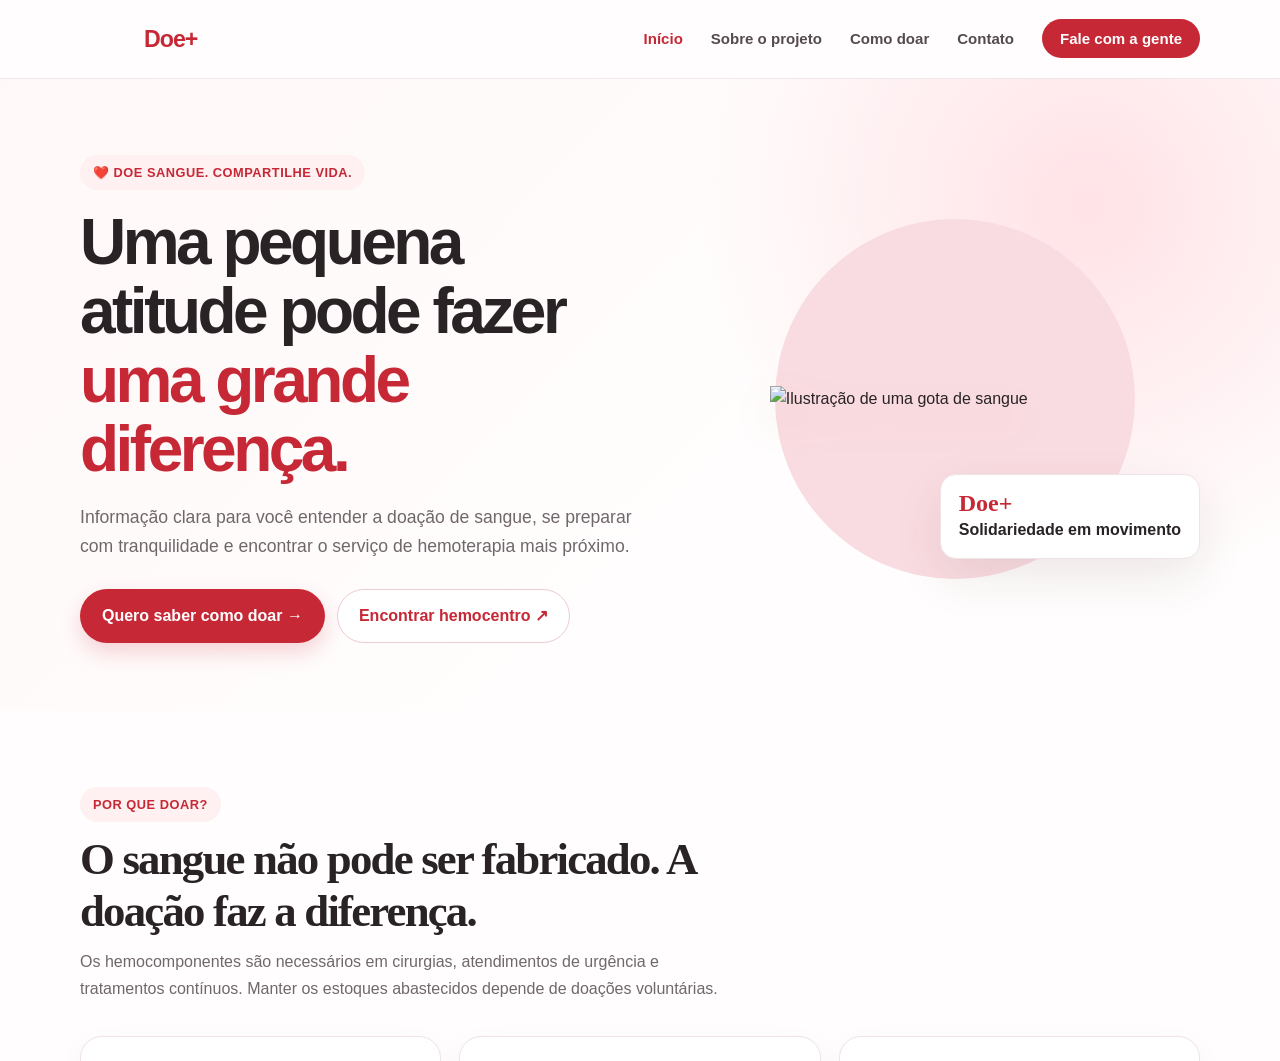
==== index.html @ 8d4a53b3 "update after years" ====
<!doctype html>
<html lang="pt-BR"><head><meta charset="utf-8"><meta name="viewport" content="width=device-width, initial-scale=1"><meta http-equiv="refresh" content="0; url=codigo/home/home.html"><title>Doe+</title></head><body><p>Redirecionando para o <a href="codigo/home/home.html">Doe+</a>…</p></body></html>
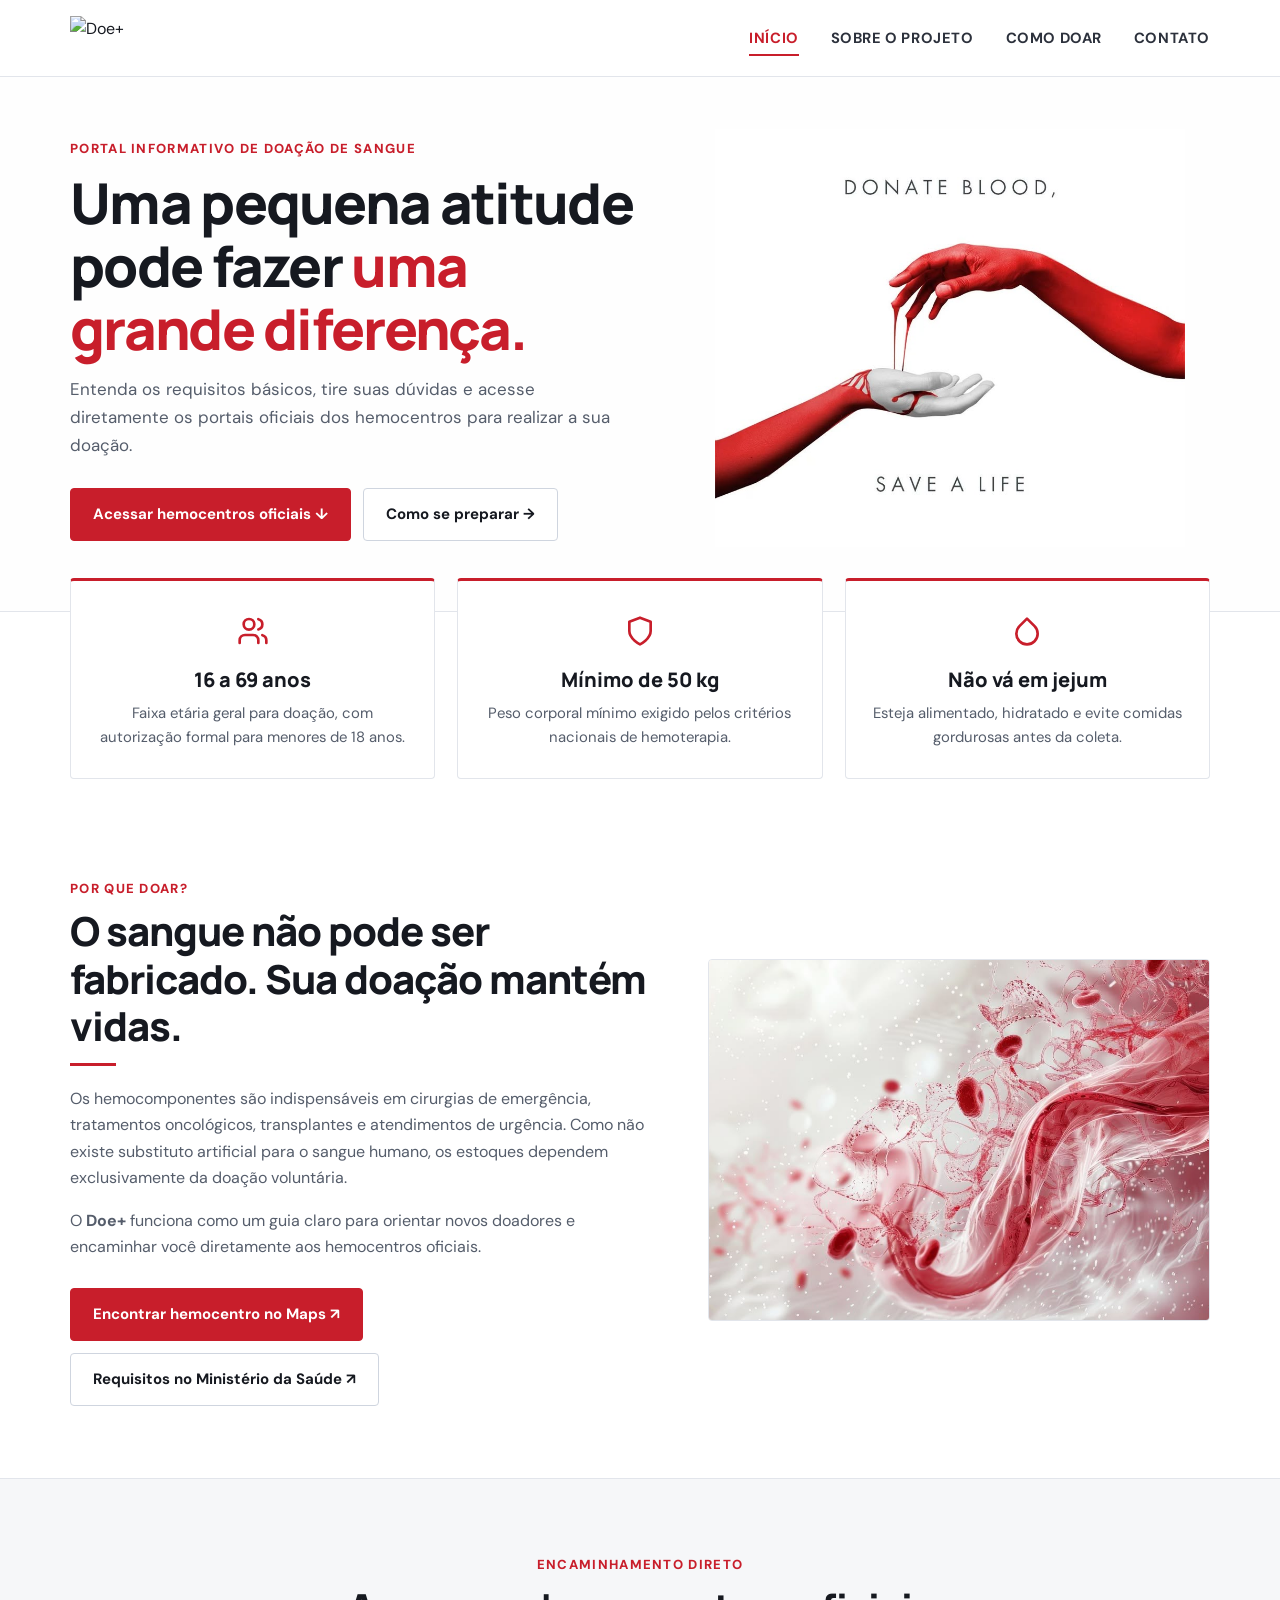
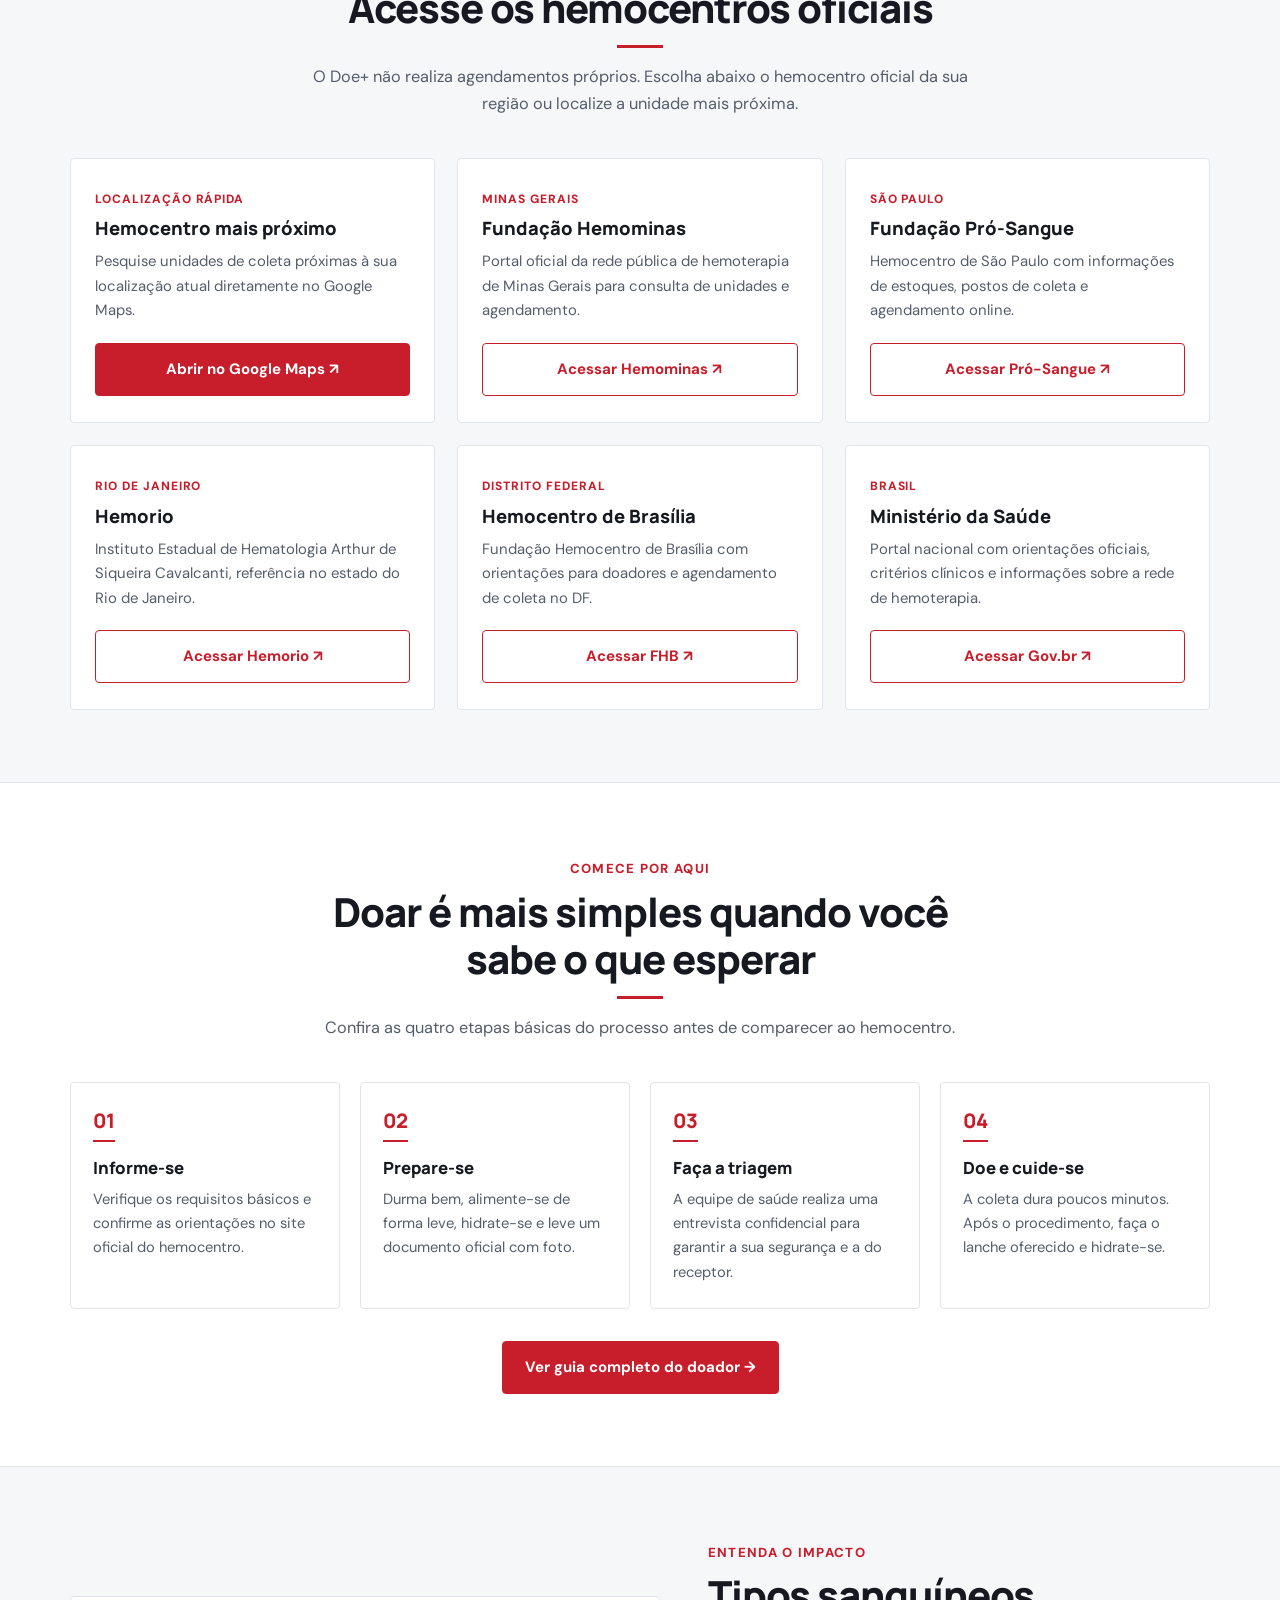
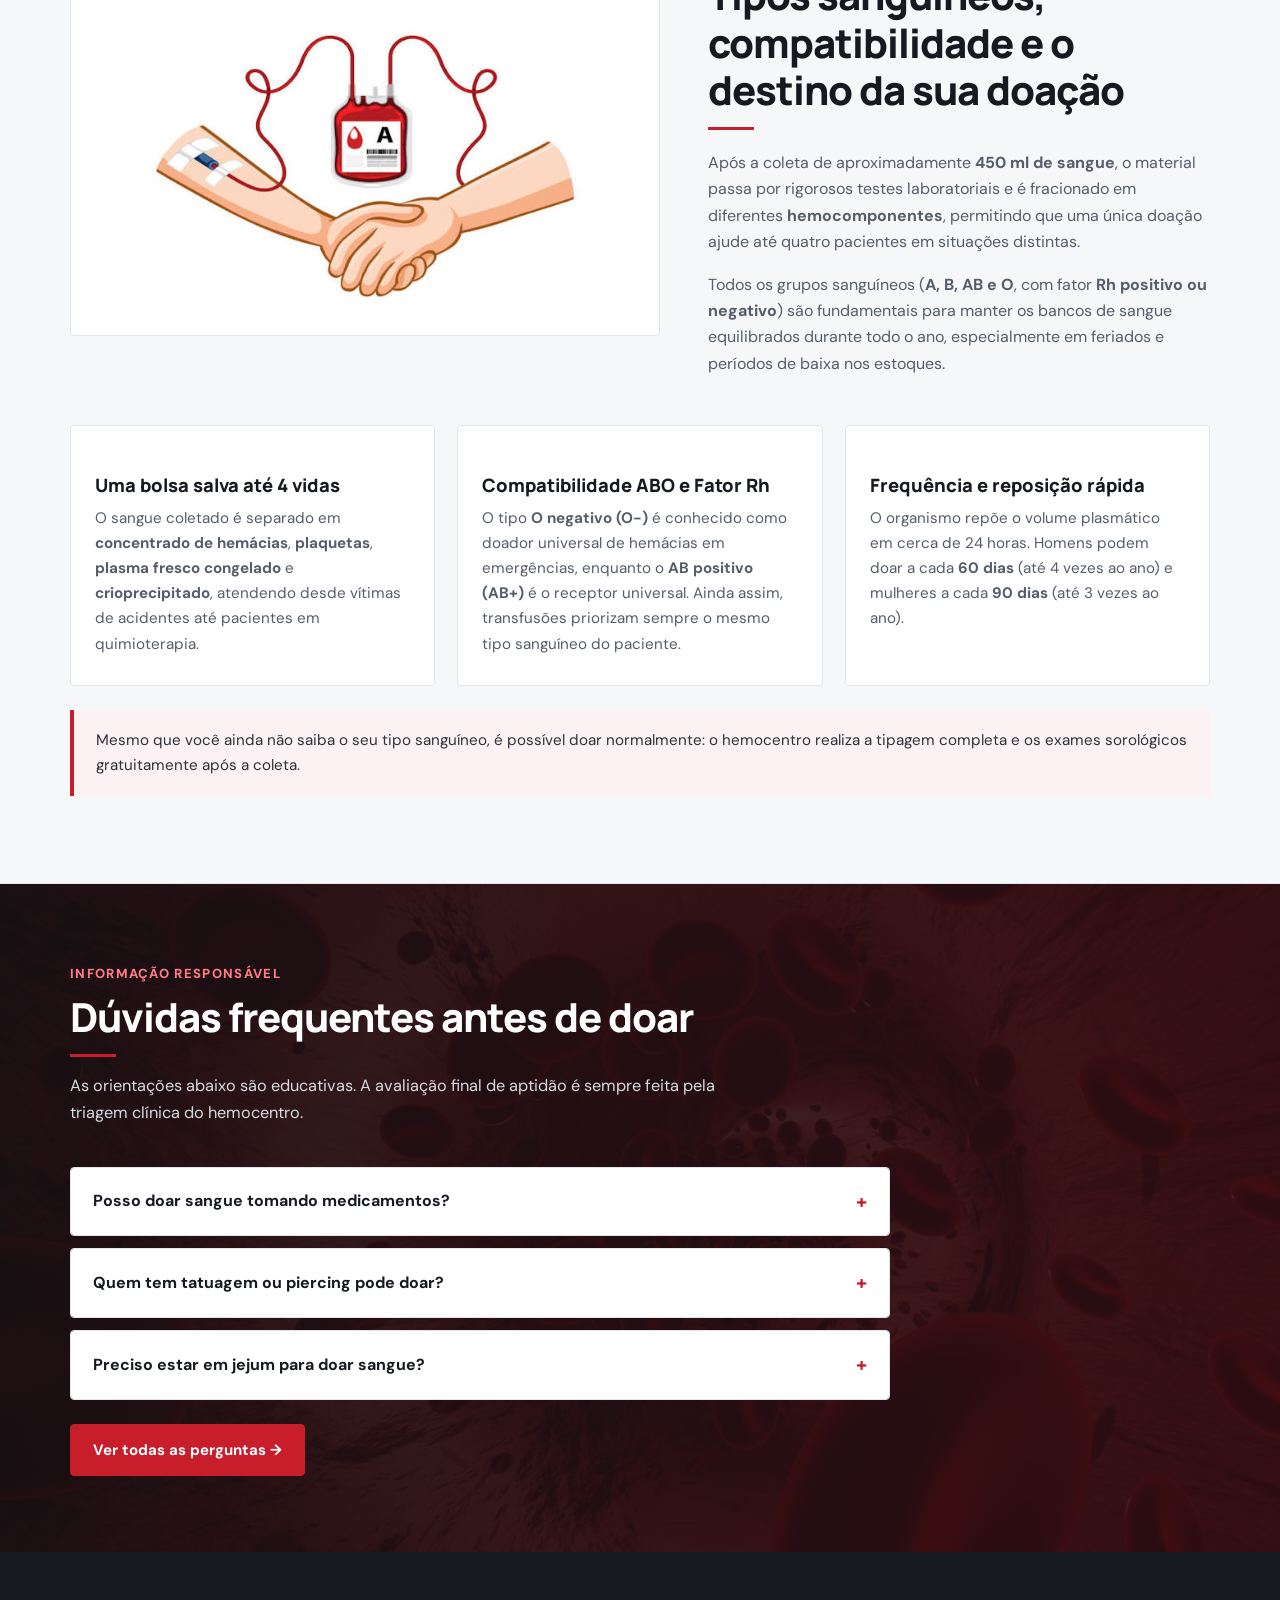
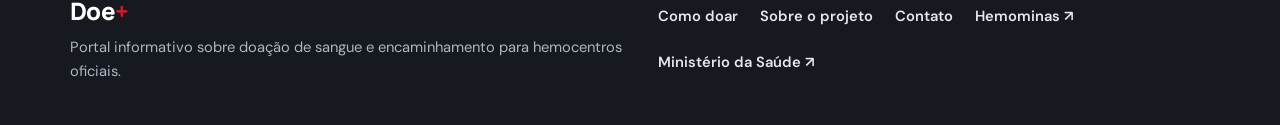
==== commit d19c2e51: "update to vercel" ====
--- a/index.html
+++ b/index.html
@@ -1,2 +1,298 @@
 <!doctype html>
-<html lang="pt-BR"><head><meta charset="utf-8"><meta name="viewport" content="width=device-width, initial-scale=1"><meta http-equiv="refresh" content="0; url=codigo/home/home.html"><title>Doe+</title></head><body><p>Redirecionando para o <a href="codigo/home/home.html">Doe+</a>…</p></body></html>+<html lang="pt-BR">
+<head>
+  <meta charset="utf-8">
+  <meta name="viewport" content="width=device-width, initial-scale=1">
+  <title>Doe+ | Doação de Sangue, Requisitos, Compatibilidade e Hemocentros</title>
+  <meta name="description" content="Saiba como doar sangue no Brasil: requisitos básicos, compatibilidade entre tipos sanguíneos (ABO e Rh), etapas da triagem e links diretos para hemocentros oficiais.">
+  <meta name="keywords" content="doação de sangue, como doar sangue, requisitos para doar sangue, hemocentro perto de mim, tipos sanguíneos, compatibilidade sanguínea, doador universal, Hemominas, Pró-Sangue, Hemorio, Doe+">
+  <meta name="author" content="Pedro Henrique Gomes Lückeroth">
+  <meta name="robots" content="index, follow">
+
+  <!-- Open Graph / Compartilhamento -->
+  <meta property="og:type" content="website">
+  <meta property="og:locale" content="pt_BR">
+  <meta property="og:site_name" content="Doe+">
+  <meta property="og:title" content="Doe+ | Informação que salva vidas">
+  <meta property="og:description" content="Guia completo sobre requisitos, preparação, compatibilidade sanguínea e encaminhamento direto para hemocentros oficiais.">
+
+  <!-- Twitter Card -->
+  <meta name="twitter:card" content="summary_large_image">
+  <meta name="twitter:title" content="Doe+ | Informação que salva vidas">
+  <meta name="twitter:description" content="Entenda os critérios para doar sangue e acesse diretamente os portais oficiais dos hemocentros.">
+
+  <link rel="stylesheet" href="style.css">
+  <script src="script.js" defer></script>
+
+  <!-- Dados Estruturados (Schema.org) para SEO -->
+  <script type="application/ld+json">
+  {
+    "@context": "https://schema.org",
+    "@graph": [
+      {
+        "@type": "MedicalWebPage",
+        "name": "Doe+ — Portal Informativo sobre Doação de Sangue",
+        "description": "Orientações educativas sobre requisitos básicos, preparação, compatibilidade sanguínea e acesso aos hemocentros oficiais no Brasil.",
+        "inLanguage": "pt-BR",
+        "about": {
+          "@type": "MedicalProcedure",
+          "name": "Doação de sangue"
+        }
+      },
+      {
+        "@type": "FAQPage",
+        "mainEntity": [
+          {
+            "@type": "Question",
+            "name": "Posso doar sangue tomando medicamentos?",
+            "acceptedAnswer": {
+              "@type": "Answer",
+              "text": "Depende do medicamento, da dosagem e do motivo do tratamento. Nunca interrompa um remédio por conta própria para doar; informe tudo à equipe durante a triagem."
+            }
+          },
+          {
+            "@type": "Question",
+            "name": "Quem tem tatuagem ou piercing pode doar?",
+            "acceptedAnswer": {
+              "@type": "Answer",
+              "text": "Sim, após um período de carência (geralmente de 6 a 12 meses, conforme avaliação das condições do procedimento pelo hemocentro)."
+            }
+          },
+          {
+            "@type": "Question",
+            "name": "Preciso estar em jejum para doar sangue?",
+            "acceptedAnswer": {
+              "@type": "Answer",
+              "text": "Não. É fundamental estar bem alimentado e hidratado, evitando apenas alimentos gordurosos nas 3 horas que antecedem a doação."
+            }
+          }
+        ]
+      }
+    ]
+  }
+  </script>
+</head>
+<body data-root="." data-page="home">
+  <div id="site-header"></div>
+  <main>
+    <section class="hero">
+      <div class="container hero-grid">
+        <div>
+          <span class="eyebrow">Portal informativo de doação de sangue</span>
+          <h1>Uma pequena atitude pode fazer <em>uma grande diferença.</em></h1>
+          <p>Entenda os requisitos básicos, tire suas dúvidas e acesse diretamente os portais oficiais dos hemocentros para realizar a sua doação.</p>
+          <div class="actions">
+            <a class="btn btn-primary" href="#hemocentros">Acessar hemocentros oficiais ↓</a>
+            <a class="btn btn-secondary" href="/como-doar">Como se preparar →</a>
+          </div>
+        </div>
+        <div class="hero-banner-media">
+          <img src="assets/banner-hero.png" alt="Donate blood, save a life — doe sangue e salve vidas">
+        </div>
+      </div>
+    </section>
+
+    <section class="highlight-strip" aria-label="Requisitos principais">
+      <div class="container">
+        <div class="stats">
+          <article class="stat">
+            <div class="stat-icon">
+              <svg width="32" height="32" viewBox="0 0 24 24" fill="none" stroke="currentColor" stroke-width="2" stroke-linecap="round" stroke-linejoin="round"><path d="M16 21v-2a4 4 0 0 0-4-4H6a4 4 0 0 0-4 4v2"/><circle cx="9" cy="7" r="4"/><path d="M22 21v-2a4 4 0 0 0-3-3.87"/><path d="M16 3.13a4 4 0 0 1 0 7.75"/></svg>
+            </div>
+            <strong>16 a 69 anos</strong>
+            <span>Faixa etária geral para doação, com autorização formal para menores de 18 anos.</span>
+          </article>
+          <article class="stat">
+            <div class="stat-icon">
+              <svg width="32" height="32" viewBox="0 0 24 24" fill="none" stroke="currentColor" stroke-width="2" stroke-linecap="round" stroke-linejoin="round"><path d="M12 22s8-4 8-10V5l-8-3-8 3v7c0 6 8 10 8 10z"/></svg>
+            </div>
+            <strong>Mínimo de 50 kg</strong>
+            <span>Peso corporal mínimo exigido pelos critérios nacionais de hemoterapia.</span>
+          </article>
+          <article class="stat">
+            <div class="stat-icon">
+              <svg width="32" height="32" viewBox="0 0 24 24" fill="none" stroke="currentColor" stroke-width="2" stroke-linecap="round" stroke-linejoin="round"><path d="M12 2.69l5.66 5.66a8 8 0 1 1-11.31 0z"/></svg>
+            </div>
+            <strong>Não vá em jejum</strong>
+            <span>Esteja alimentado, hidratado e evite comidas gordurosas antes da coleta.</span>
+          </article>
+        </div>
+      </div>
+    </section>
+
+    <section class="section">
+      <div class="container editorial-split">
+        <div class="editorial-text">
+          <div class="section-heading">
+            <span class="eyebrow">Por que doar?</span>
+            <h2>O sangue não pode ser fabricado. Sua doação mantém vidas.</h2>
+          </div>
+          <p>Os hemocomponentes são indispensáveis em cirurgias de emergência, tratamentos oncológicos, transplantes e atendimentos de urgência. Como não existe substituto artificial para o sangue humano, os estoques dependem exclusivamente da doação voluntária.</p>
+          <p>O <strong>Doe+</strong> funciona como um guia claro para orientar novos doadores e encaminhar você diretamente aos hemocentros oficiais.</p>
+          <div class="actions">
+            <a class="btn btn-primary" href="https://www.google.com/maps/search/hemocentro+perto+de+mim/" target="_blank" rel="noopener">Encontrar hemocentro no Maps ↗</a>
+            <a class="btn btn-secondary" href="https://www.gov.br/saude/pt-br/composicao/saes/doacao-de-sangue/faq/quais-os-requisitos-para-doacao" target="_blank" rel="noopener">Requisitos no Ministério da Saúde ↗</a>
+          </div>
+        </div>
+        <div class="editorial-media">
+          <img src="assets/arte-sangue.jpg" alt="Ilustração de hemácias e fluxo sanguíneo">
+        </div>
+      </div>
+    </section>
+
+    <section class="section section-alt" id="hemocentros">
+      <div class="container">
+        <div class="section-heading center">
+          <span class="eyebrow">Encaminhamento direto</span>
+          <h2>Acesse os hemocentros oficiais</h2>
+          <p>O Doe+ não realiza agendamentos próprios. Escolha abaixo o hemocentro oficial da sua região ou localize a unidade mais próxima.</p>
+        </div>
+        <div class="centers-grid">
+          <article class="center-card">
+            <div>
+              <span class="center-tag">Localização rápida</span>
+              <h3>Hemocentro mais próximo</h3>
+              <p>Pesquise unidades de coleta próximas à sua localização atual diretamente no Google Maps.</p>
+            </div>
+            <a class="btn btn-primary" href="https://www.google.com/maps/search/hemocentro+perto+de+mim/" target="_blank" rel="noopener">Abrir no Google Maps ↗</a>
+          </article>
+          <article class="center-card">
+            <div>
+              <span class="center-tag">Minas Gerais</span>
+              <h3>Fundação Hemominas</h3>
+              <p>Portal oficial da rede pública de hemoterapia de Minas Gerais para consulta de unidades e agendamento.</p>
+            </div>
+            <a class="btn btn-outline-red" href="https://www.hemominas.mg.gov.br/" target="_blank" rel="noopener">Acessar Hemominas ↗</a>
+          </article>
+          <article class="center-card">
+            <div>
+              <span class="center-tag">São Paulo</span>
+              <h3>Fundação Pró-Sangue</h3>
+              <p>Hemocentro de São Paulo com informações de estoques, postos de coleta e agendamento online.</p>
+            </div>
+            <a class="btn btn-outline-red" href="https://www.prosangue.sp.gov.br/" target="_blank" rel="noopener">Acessar Pró-Sangue ↗</a>
+          </article>
+          <article class="center-card">
+            <div>
+              <span class="center-tag">Rio de Janeiro</span>
+              <h3>Hemorio</h3>
+              <p>Instituto Estadual de Hematologia Arthur de Siqueira Cavalcanti, referência no estado do Rio de Janeiro.</p>
+            </div>
+            <a class="btn btn-outline-red" href="https://www.hemorio.rj.gov.br/" target="_blank" rel="noopener">Acessar Hemorio ↗</a>
+          </article>
+          <article class="center-card">
+            <div>
+              <span class="center-tag">Distrito Federal</span>
+              <h3>Hemocentro de Brasília</h3>
+              <p>Fundação Hemocentro de Brasília com orientações para doadores e agendamento de coleta no DF.</p>
+            </div>
+            <a class="btn btn-outline-red" href="https://www.fhb.df.gov.br/" target="_blank" rel="noopener">Acessar FHB ↗</a>
+          </article>
+          <article class="center-card">
+            <div>
+              <span class="center-tag">Brasil</span>
+              <h3>Ministério da Saúde</h3>
+              <p>Portal nacional com orientações oficiais, critérios clínicos e informações sobre a rede de hemoterapia.</p>
+            </div>
+            <a class="btn btn-outline-red" href="https://www.gov.br/saude/pt-br/composicao/saes/doacao-de-sangue/doacao-de-sangue" target="_blank" rel="noopener">Acessar Gov.br ↗</a>
+          </article>
+        </div>
+      </div>
+    </section>
+
+    <section class="section">
+      <div class="container">
+        <div class="section-heading center">
+          <span class="eyebrow">Comece por aqui</span>
+          <h2>Doar é mais simples quando você sabe o que esperar</h2>
+          <p>Confira as quatro etapas básicas do processo antes de comparecer ao hemocentro.</p>
+        </div>
+        <div class="steps">
+          <article class="step">
+            <h3>Informe-se</h3>
+            <p>Verifique os requisitos básicos e confirme as orientações no site oficial do hemocentro.</p>
+          </article>
+          <article class="step">
+            <h3>Prepare-se</h3>
+            <p>Durma bem, alimente-se de forma leve, hidrate-se e leve um documento oficial com foto.</p>
+          </article>
+          <article class="step">
+            <h3>Faça a triagem</h3>
+            <p>A equipe de saúde realiza uma entrevista confidencial para garantir a sua segurança e a do receptor.</p>
+          </article>
+          <article class="step">
+            <h3>Doe e cuide-se</h3>
+            <p>A coleta dura poucos minutos. Após o procedimento, faça o lanche oferecido e hidrate-se.</p>
+          </article>
+        </div>
+        <div class="centered mt-32">
+          <a class="btn btn-primary" href="/como-doar">Ver guia completo do doador →</a>
+        </div>
+      </div>
+    </section>
+
+    <section class="section section-alt" id="compatibilidade-e-impacto" aria-labelledby="titulo-seo">
+      <div class="container">
+        <div class="editorial-split">
+          <div class="editorial-media" style="padding: 24px;">
+            <img src="assets/conexao-doacao.png" alt="Ilustração de mãos unidas conectadas a uma bolsa de sangue tipo A simbolizando solidariedade" style="height: 290px; object-fit: contain; margin-inline: auto;">
+          </div>
+          <div class="editorial-text">
+            <div class="section-heading">
+              <span class="eyebrow">Entenda o impacto</span>
+              <h2 id="titulo-seo">Tipos sanguíneos, compatibilidade e o destino da sua doação</h2>
+            </div>
+            <p>Após a coleta de aproximadamente <strong>450 ml de sangue</strong>, o material passa por rigorosos testes laboratoriais e é fracionado em diferentes <strong>hemocomponentes</strong>, permitindo que uma única doação ajude até quatro pacientes em situações distintas.</p>
+            <p>Todos os grupos sanguíneos (<strong>A, B, AB e O</strong>, com fator <strong>Rh positivo ou negativo</strong>) são fundamentais para manter os bancos de sangue equilibrados durante todo o ano, especialmente em feriados e períodos de baixa nos estoques.</p>
+          </div>
+        </div>
+
+        <div class="card-grid mt-32">
+          <article class="info-card">
+            <h3>Uma bolsa salva até 4 vidas</h3>
+            <p>O sangue coletado é separado em <strong>concentrado de hemácias</strong>, <strong>plaquetas</strong>, <strong>plasma fresco congelado</strong> e <strong>crioprecipitado</strong>, atendendo desde vítimas de acidentes até pacientes em quimioterapia.</p>
+          </article>
+          <article class="info-card">
+            <h3>Compatibilidade ABO e Fator Rh</h3>
+            <p>O tipo <strong>O negativo (O-)</strong> é conhecido como doador universal de hemácias em emergências, enquanto o <strong>AB positivo (AB+)</strong> é o receptor universal. Ainda assim, transfusões priorizam sempre o mesmo tipo sanguíneo do paciente.</p>
+          </article>
+          <article class="info-card">
+            <h3>Frequência e reposição rápida</h3>
+            <p>O organismo repõe o volume plasmático em cerca de 24 horas. Homens podem doar a cada <strong>60 dias</strong> (até 4 vezes ao ano) e mulheres a cada <strong>90 dias</strong> (até 3 vezes ao ano).</p>
+          </article>
+        </div>
+
+        <p class="notice mt-24">Mesmo que você ainda não saiba o seu tipo sanguíneo, é possível doar normalmente: o hemocentro realiza a tipagem completa e os exames sorológicos gratuitamente após a coleta.</p>
+      </div>
+    </section>
+
+    <section class="faq-banner">
+      <div class="container">
+        <div class="section-heading">
+          <span class="eyebrow">Informação responsável</span>
+          <h2>Dúvidas frequentes antes de doar</h2>
+          <p>As orientações abaixo são educativas. A avaliação final de aptidão é sempre feita pela triagem clínica do hemocentro.</p>
+        </div>
+        <div class="faq-list">
+          <details class="faq-item">
+            <summary class="faq-question">Posso doar sangue tomando medicamentos? <span>+</span></summary>
+            <div class="faq-answer">Depende do medicamento, da dosagem e do motivo do tratamento. Nunca interrompa um remédio por conta própria para doar; informe tudo à equipe durante a triagem.</div>
+          </details>
+          <details class="faq-item">
+            <summary class="faq-question">Quem tem tatuagem ou piercing pode doar? <span>+</span></summary>
+            <div class="faq-answer">Sim, após um período de carência (geralmente de 6 a 12 meses, conforme avaliação das condições do procedimento pelo hemocentro).</div>
+          </details>
+          <details class="faq-item">
+            <summary class="faq-question">Preciso estar em jejum para doar sangue? <span>+</span></summary>
+            <div class="faq-answer">Não. É fundamental estar bem alimentado e hidratado, evitando apenas alimentos gordurosos nas 3 horas que antecedem a doação.</div>
+          </details>
+        </div>
+        <div class="actions mt-24">
+          <a class="btn btn-primary" href="/como-doar#duvidas">Ver todas as perguntas →</a>
+        </div>
+      </div>
+    </section>
+  </main>
+  <div id="site-footer"></div>
+</body>
+</html>
--- a/style.css
+++ b/style.css
@@ -0,0 +1,716 @@
+@import url('https://fonts.googleapis.com/css2?family=DM+Sans:wght@400;500;600;700&family=Manrope:wght@600;700;800&display=swap');
+
+:root {
+  --red: #c81e2b;
+  --red-dark: #9e141f;
+  --red-light: #fdf2f3;
+  --ink: #161920;
+  --ink-soft: #2c313c;
+  --muted: #555d6b;
+  --bg: #ffffff;
+  --bg-alt: #f6f7f9;
+  --line: #e2e5eb;
+  --radius: 4px;
+}
+
+* { box-sizing: border-box; }
+html { scroll-behavior: smooth; scroll-padding-top: 84px; }
+body {
+  margin: 0;
+  color: var(--ink);
+  background: var(--bg);
+  font-family: "DM Sans", sans-serif;
+  line-height: 1.65;
+  -webkit-font-smoothing: antialiased;
+}
+a { color: inherit; text-decoration: none; }
+button, input, textarea, select { font: inherit; }
+img { display: block; max-width: 100%; }
+.container { width: min(1140px, calc(100% - 40px)); margin-inline: auto; }
+
+/* Header */
+.site-header {
+  position: sticky;
+  top: 0;
+  z-index: 30;
+  background: #ffffff;
+  border-bottom: 1px solid var(--line);
+}
+.nav-wrap {
+  min-height: 76px;
+  display: flex;
+  align-items: center;
+  justify-content: space-between;
+  gap: 24px;
+}
+.brand {
+  display: inline-flex;
+  align-items: center;
+}
+.brand img {
+  height: 44px;
+  width: auto;
+  object-fit: contain;
+}
+.nav-links {
+  display: flex;
+  align-items: center;
+  gap: 32px;
+  list-style: none;
+  padding: 0;
+  margin: 0;
+}
+.nav-links a {
+  position: relative;
+  color: var(--ink-soft);
+  font-size: 0.92rem;
+  font-weight: 700;
+  text-transform: uppercase;
+  letter-spacing: 0.04em;
+  padding: 6px 0;
+  transition: color 0.2s;
+}
+.nav-links a:hover,
+.nav-links a[aria-current="page"] {
+  color: var(--red);
+}
+.nav-links a[aria-current="page"]::after {
+  content: "";
+  position: absolute;
+  left: 0;
+  right: 0;
+  bottom: -2px;
+  height: 2px;
+  background: var(--red);
+}
+.menu-toggle {
+  display: none;
+  border: 1px solid var(--line);
+  border-radius: var(--radius);
+  background: #ffffff;
+  color: var(--ink);
+  padding: 6px 11px;
+  font-size: 1.35rem;
+  cursor: pointer;
+}
+
+/* Buttons */
+.btn {
+  display: inline-flex;
+  align-items: center;
+  justify-content: center;
+  gap: 8px;
+  border: 1px solid transparent;
+  border-radius: var(--radius);
+  padding: 13px 22px;
+  font-size: 0.94rem;
+  font-weight: 700;
+  cursor: pointer;
+  transition: background 0.2s, color 0.2s, border-color 0.2s;
+}
+.btn-primary {
+  color: #ffffff;
+  background: var(--red);
+  border-color: var(--red);
+}
+.btn-primary:hover {
+  background: var(--red-dark);
+  border-color: var(--red-dark);
+}
+.btn-secondary {
+  color: var(--ink);
+  background: #ffffff;
+  border-color: #cfd5df;
+}
+.btn-secondary:hover {
+  border-color: var(--red);
+  color: var(--red);
+}
+.btn-outline-red {
+  color: var(--red);
+  background: #ffffff;
+  border-color: var(--red);
+}
+.btn-outline-red:hover {
+  color: #ffffff;
+  background: var(--red);
+}
+
+/* Section Typography */
+.eyebrow {
+  display: inline-block;
+  color: var(--red);
+  font-size: 0.82rem;
+  font-weight: 800;
+  letter-spacing: 0.1em;
+  text-transform: uppercase;
+  margin-bottom: 8px;
+}
+.section-heading {
+  max-width: 680px;
+  margin-bottom: 40px;
+}
+.section-heading.center {
+  margin-inline: auto;
+  text-align: center;
+}
+.section-heading h2 {
+  margin: 0;
+  color: var(--ink);
+  font: 800 clamp(1.85rem, 3.2vw, 2.5rem)/1.18 "Manrope", sans-serif;
+  letter-spacing: -0.025em;
+}
+.section-heading h2::after {
+  content: "";
+  display: block;
+  width: 46px;
+  height: 3px;
+  background: var(--red);
+  margin-top: 14px;
+}
+.section-heading.center h2::after {
+  margin-inline: auto;
+}
+.section-heading p {
+  color: var(--muted);
+  margin: 16px 0 0;
+  font-size: 1.02rem;
+}
+
+/* Hero Banner */
+.hero {
+  background: #fefefe;
+  border-bottom: 1px solid var(--line);
+  padding: 52px 0 64px;
+}
+.hero-grid {
+  display: grid;
+  grid-template-columns: 1.05fr 0.95fr;
+  align-items: center;
+  gap: 44px;
+}
+.hero h1 {
+  margin: 4px 0 16px;
+  color: var(--ink);
+  font: 800 clamp(2.35rem, 4.4vw, 3.6rem)/1.12 "Manrope", sans-serif;
+  letter-spacing: -0.03em;
+}
+.hero h1 em {
+  color: var(--red);
+  font-style: normal;
+}
+.hero p {
+  max-width: 540px;
+  color: var(--muted);
+  font-size: 1.06rem;
+  margin: 0;
+}
+.actions {
+  display: flex;
+  flex-wrap: wrap;
+  gap: 12px;
+  margin-top: 28px;
+}
+.hero-banner-media {
+  display: flex;
+  justify-content: center;
+  align-items: center;
+  background: #fefefe;
+}
+.hero-banner-media img {
+  width: 100%;
+  max-width: 470px;
+  height: auto;
+  object-fit: contain;
+}
+
+/* Sections */
+.section {
+  padding: 72px 0;
+}
+.section-alt {
+  background: var(--bg-alt);
+  border-top: 1px solid var(--line);
+  border-bottom: 1px solid var(--line);
+}
+
+/* Top Feature Highlights Strip */
+.highlight-strip {
+  margin-top: -34px;
+  position: relative;
+  z-index: 10;
+  padding-bottom: 24px;
+}
+.stats {
+  display: grid;
+  grid-template-columns: repeat(3, 1fr);
+  gap: 22px;
+}
+.stat {
+  background: #ffffff;
+  border: 1px solid var(--line);
+  border-top: 3px solid var(--red);
+  border-radius: var(--radius);
+  padding: 28px 24px;
+  text-align: center;
+}
+.stat-icon {
+  width: 44px;
+  height: 44px;
+  margin: 0 auto 14px;
+  display: grid;
+  place-items: center;
+  color: var(--red);
+}
+.stat strong {
+  display: block;
+  color: var(--ink);
+  font: 800 1.25rem/1.3 "Manrope", sans-serif;
+  margin-bottom: 8px;
+}
+.stat span {
+  display: block;
+  color: var(--muted);
+  font-size: 0.93rem;
+}
+
+/* Editorial Split Section */
+.editorial-split {
+  display: grid;
+  grid-template-columns: 1.08fr 0.92fr;
+  gap: 48px;
+  align-items: center;
+}
+.editorial-split .section-heading {
+  margin-bottom: 20px;
+}
+.editorial-text p {
+  color: var(--muted);
+  margin: 0 0 16px;
+  font-size: 1rem;
+}
+.editorial-media {
+  border: 1px solid var(--line);
+  border-radius: var(--radius);
+  overflow: hidden;
+  background: #ffffff;
+}
+.editorial-media img {
+  width: 100%;
+  height: 360px;
+  object-fit: cover;
+}
+.editorial-media.contain-media {
+  padding: 24px;
+  background: #fbf8f1;
+}
+.editorial-media.contain-media img {
+  height: 310px;
+  object-fit: contain;
+  margin-inline: auto;
+}
+
+/* Hemocentros Direct Links Grid */
+.centers-grid {
+  display: grid;
+  grid-template-columns: repeat(3, 1fr);
+  gap: 22px;
+}
+.center-card {
+  display: flex;
+  flex-direction: column;
+  justify-content: space-between;
+  background: #ffffff;
+  border: 1px solid var(--line);
+  border-radius: var(--radius);
+  padding: 26px 24px;
+  transition: border-color 0.2s;
+}
+.center-card:hover {
+  border-color: var(--red);
+}
+.center-tag {
+  display: inline-block;
+  font-size: 0.75rem;
+  font-weight: 800;
+  text-transform: uppercase;
+  letter-spacing: 0.08em;
+  color: var(--red);
+  margin-bottom: 8px;
+}
+.center-card h3 {
+  margin: 0 0 8px;
+  color: var(--ink);
+  font: 800 1.15rem/1.3 "Manrope", sans-serif;
+}
+.center-card p {
+  margin: 0 0 20px;
+  color: var(--muted);
+  font-size: 0.93rem;
+}
+.center-card .btn {
+  width: 100%;
+}
+
+/* Info Cards */
+.card-grid {
+  display: grid;
+  grid-template-columns: repeat(3, 1fr);
+  gap: 22px;
+}
+.info-card {
+  background: #ffffff;
+  border: 1px solid var(--line);
+  border-radius: var(--radius);
+  padding: 28px 24px;
+}
+.card-icon {
+  display: inline-flex;
+  align-items: center;
+  justify-content: center;
+  width: 46px;
+  height: 46px;
+  border-radius: var(--radius);
+  background: var(--red-light);
+  color: var(--red);
+  border: 1px solid #f5d0d4;
+}
+.card-icon svg {
+  width: 24px;
+  height: 24px;
+  stroke: currentColor;
+  fill: none;
+  stroke-width: 2;
+  stroke-linecap: round;
+  stroke-linejoin: round;
+}
+.info-card h3 {
+  margin: 18px 0 8px;
+  color: var(--ink);
+  font: 800 1.15rem "Manrope", sans-serif;
+}
+.info-card p {
+  color: var(--muted);
+  margin: 0;
+  font-size: 0.95rem;
+}
+
+/* Steps */
+.steps {
+  display: grid;
+  grid-template-columns: repeat(4, 1fr);
+  gap: 20px;
+  counter-reset: step;
+}
+.step {
+  padding: 24px 22px;
+  background: #ffffff;
+  border: 1px solid var(--line);
+  border-radius: var(--radius);
+}
+.step::before {
+  counter-increment: step;
+  content: "0" counter(step);
+  display: inline-block;
+  margin-bottom: 14px;
+  padding-bottom: 6px;
+  border-bottom: 2px solid var(--red);
+  color: var(--red);
+  font: 800 1.25rem "Manrope", sans-serif;
+}
+.step h3 {
+  margin: 0 0 8px;
+  color: var(--ink);
+  font: 800 1.05rem "Manrope", sans-serif;
+}
+.step p {
+  margin: 0;
+  color: var(--muted);
+  font-size: 0.92rem;
+}
+
+/* Notice & Disclaimer */
+.notice {
+  padding: 18px 22px;
+  border-left: 4px solid var(--red);
+  background: var(--red-light);
+  color: var(--ink-soft);
+  font-size: 0.95rem;
+}
+/* Dark Photographic FAQ Banner */
+.faq-banner {
+  position: relative;
+  padding: 76px 0;
+  background-color: #1f1417;
+  background-image: linear-gradient(95deg, rgba(22, 16, 19, 0.92) 0%, rgba(44, 15, 20, 0.86) 100%), url("assets/banner-celulas.jpg");
+  background-size: cover;
+  background-position: center;
+  color: #ffffff;
+}
+.faq-banner .eyebrow {
+  color: #ff7b85;
+}
+.faq-banner .section-heading h2 {
+  color: #ffffff;
+}
+.faq-banner .section-heading p {
+  color: #d6dbe3;
+}
+.faq-list {
+  max-width: 820px;
+  display: grid;
+  gap: 12px;
+}
+.faq-list.centered-list {
+  margin-inline: auto;
+}
+.faq-item {
+  background: #ffffff;
+  border: 1px solid var(--line);
+  border-radius: var(--radius);
+  overflow: hidden;
+  color: var(--ink);
+}
+.faq-question {
+  width: 100%;
+  display: flex;
+  justify-content: space-between;
+  align-items: center;
+  gap: 20px;
+  padding: 18px 22px;
+  border: 0;
+  background: #ffffff;
+  text-align: left;
+  font-weight: 700;
+  font-size: 1rem;
+  cursor: pointer;
+  color: var(--ink);
+  list-style: none;
+}
+.faq-question::-webkit-details-marker {
+  display: none;
+}
+.faq-question span {
+  color: var(--red);
+  font-weight: 800;
+  font-size: 1.2rem;
+}
+.faq-answer {
+  padding: 0 22px 18px;
+  color: var(--muted);
+  border-top: 1px solid #f0f2f5;
+  padding-top: 14px;
+}
+.faq-item[open] .faq-question {
+  color: var(--red);
+}
+
+/* Subpages Hero */
+.page-hero {
+  padding: 64px 0;
+  background: var(--bg-alt);
+  border-bottom: 1px solid var(--line);
+}
+.page-hero h1 {
+  margin: 4px 0 14px;
+  color: var(--ink);
+  font: 800 clamp(2.1rem, 4.2vw, 3.1rem)/1.12 "Manrope", sans-serif;
+  letter-spacing: -0.03em;
+}
+.page-hero h1::after {
+  content: "";
+  display: block;
+  width: 46px;
+  height: 3px;
+  background: var(--red);
+  margin-top: 14px;
+}
+.page-hero p {
+  max-width: 680px;
+  margin: 0;
+  color: var(--muted);
+  font-size: 1.04rem;
+}
+
+/* Subpages Imagem de Fundo */
+.page-hero.hero-bg {
+  background-color: #1f1417;
+  background-size: cover;
+  background-position: center;
+  border-bottom: 1px solid #2b1d21;
+}
+.page-hero.hero-bg .eyebrow {
+  color: #ff7b85;
+}
+.page-hero.hero-bg h1 {
+  color: #ffffff;
+}
+.page-hero.hero-bg p {
+  color: #e4e7ec;
+}
+
+/* Content Cards */
+.two-column {
+  display: grid;
+  grid-template-columns: 1fr 1fr;
+  gap: 28px;
+  align-items: start;
+}
+.content-card {
+  background: #ffffff;
+  border: 1px solid var(--line);
+  border-radius: var(--radius);
+  padding: 30px;
+}
+.content-card h2 {
+  margin: 0 0 14px;
+  color: var(--ink);
+  font: 800 1.45rem/1.25 "Manrope", sans-serif;
+}
+.content-card p,
+.content-card li {
+  color: var(--muted);
+}
+.content-card ul {
+  padding-left: 20px;
+  margin: 0;
+  display: grid;
+  gap: 8px;
+}
+
+/* Card */
+.author-card {
+  background: #ffffff;
+  border: 1px solid var(--line);
+  border-left: 4px solid var(--red);
+  border-radius: var(--radius);
+  padding: 26px 28px;
+}
+.author-card strong {
+  display: block;
+  color: var(--ink);
+  font: 800 1.25rem "Manrope", sans-serif;
+  margin-bottom: 6px;
+}
+.author-card span {
+  display: block;
+  color: var(--muted);
+  font-size: 0.95rem;
+}
+
+/* Profile */
+.dev-profile {
+  display: flex;
+  align-items: center;
+  gap: 18px;
+  margin-bottom: 12px;
+}
+.dev-avatar {
+  width: 82px;
+  height: 82px;
+  border-radius: 50%;
+  object-fit: cover;
+  object-position: center top;
+  border: 2px solid var(--line);
+  flex-shrink: 0;
+}
+.dev-info .eyebrow {
+  margin-bottom: 4px;
+}
+.dev-info h2 {
+  margin: 0;
+}
+
+/* Footer */
+.site-footer {
+  padding: 42px 0;
+  background: #161920;
+  color: #ffffff;
+}
+.footer-grid {
+  display: flex;
+  justify-content: space-between;
+  align-items: center;
+  gap: 24px;
+}
+.footer-brand {
+  font: 800 1.5rem "Manrope", sans-serif;
+  letter-spacing: -0.03em;
+  color: #ffffff;
+}
+.footer-brand span {
+  color: var(--red);
+}
+.site-footer p {
+  color: #aeb5c2;
+  margin: 6px 0 0;
+  font-size: 0.92rem;
+}
+.footer-links {
+  display: flex;
+  flex-wrap: wrap;
+  gap: 22px;
+  color: #e4e7ec;
+  font-size: 0.92rem;
+  font-weight: 600;
+}
+.footer-links a:hover {
+  color: #ff7b85;
+}
+
+.centered { text-align: center; }
+.mt-24 { margin-top: 24px; }
+.mt-32 { margin-top: 32px; }
+
+@media (max-width: 900px) {
+  .menu-toggle { display: block; }
+  .nav-links {
+    display: none;
+    position: absolute;
+    top: 76px;
+    left: 0;
+    right: 0;
+    padding: 18px 24px 24px;
+    background: #ffffff;
+    border-bottom: 1px solid var(--line);
+    flex-direction: column;
+    align-items: flex-start;
+    gap: 14px;
+  }
+  .nav-links.open { display: flex; }
+  .hero-grid,
+  .editorial-split,
+  .two-column {
+    grid-template-columns: 1fr;
+  }
+  .highlight-strip {
+    margin-top: 28px;
+  }
+  .stats,
+  .centers-grid,
+  .card-grid {
+    grid-template-columns: repeat(2, 1fr);
+  }
+  .steps {
+    grid-template-columns: repeat(2, 1fr);
+  }
+}
+
+@media (max-width: 580px) {
+  .container { width: min(100% - 32px, 1140px); }
+  .stats,
+  .centers-grid,
+  .card-grid,
+  .steps {
+    grid-template-columns: 1fr;
+  }
+  .section { padding: 54px 0; }
+  .footer-grid {
+    align-items: flex-start;
+    flex-direction: column;
+  }
+  .dev-profile {
+    flex-direction: column;
+    align-items: flex-start;
+  }
+}
